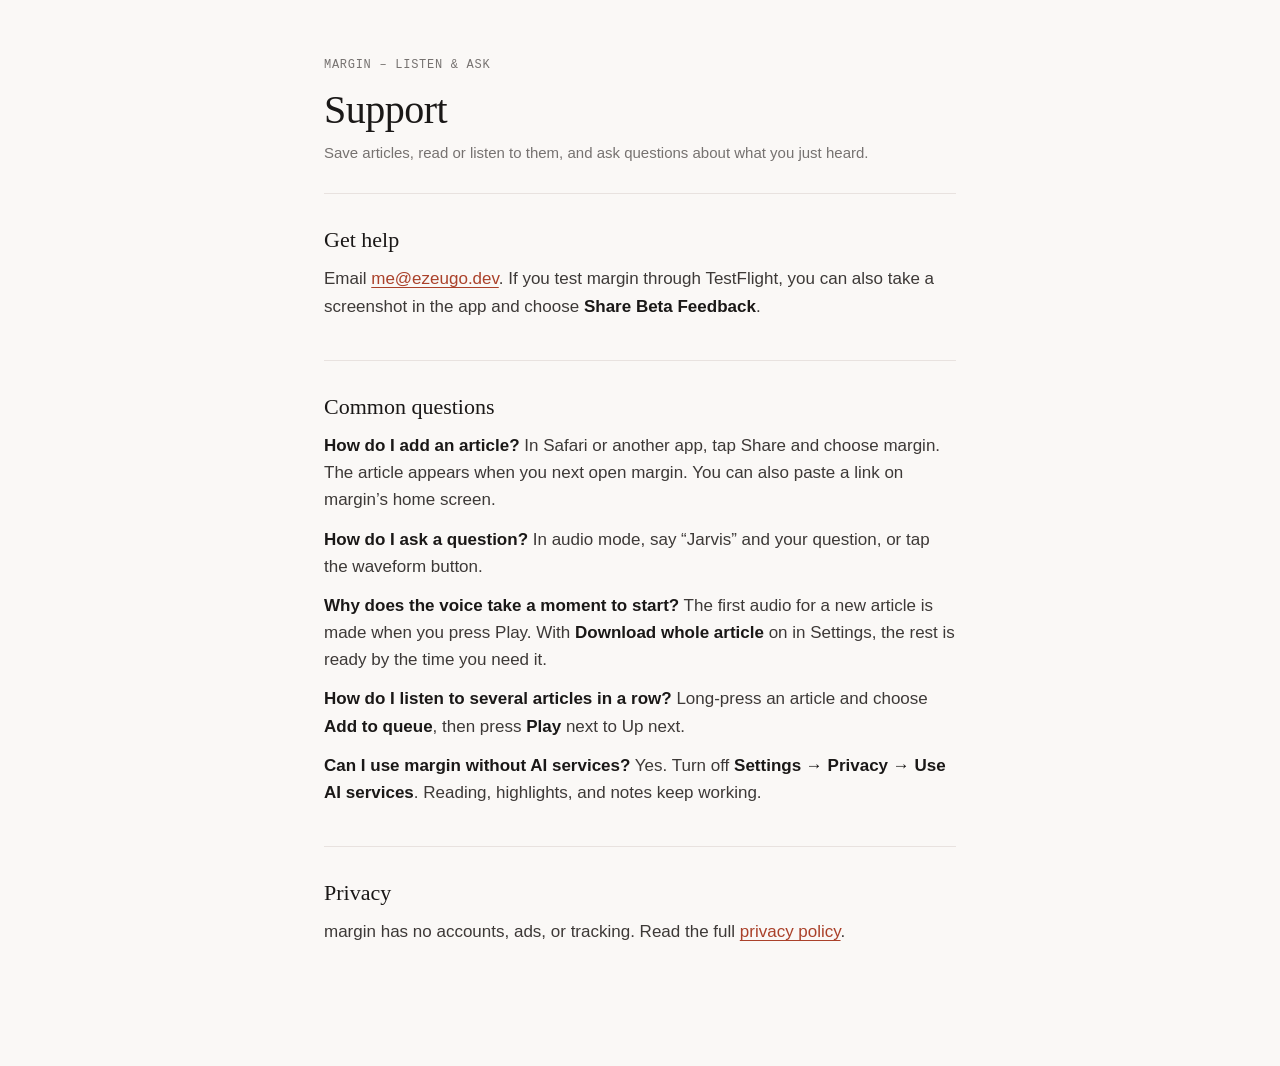
==== index.html @ 53e24b63 "margin support page and privacy policy Co-Authored-By: Claude Opus 5.5 <noreply@anthropic.com>" ====
<!doctype html>
<html lang="en">
<head>
<meta charset="utf-8">
<meta name="viewport" content="width=device-width, initial-scale=1">
<title>margin support</title>
<meta name="description" content="Help for margin – listen &amp; ask: save articles, listen to them, and ask questions as you go.">
<link rel="stylesheet" href="style.css">
</head>
<body>
<main>
  <div class="eyebrow">margin – listen &amp; ask</div>
  <h1>Support</h1>
  <p class="meta">Save articles, read or listen to them, and ask questions about what you just heard.</p>

  <section>
    <h2>Get help</h2>
    <p>Email <a href="mailto:me@ezeugo.dev">me@ezeugo.dev</a>. If you test margin through TestFlight, you can also take a screenshot in the app and choose <strong>Share Beta Feedback</strong>.</p>
  </section>

  <section>
    <h2>Common questions</h2>
    <p><strong>How do I add an article?</strong> In Safari or another app, tap Share and choose margin. The article appears when you next open margin. You can also paste a link on margin’s home screen.</p>
    <p><strong>How do I ask a question?</strong> In audio mode, say “Jarvis” and your question, or tap the waveform button.</p>
    <p><strong>Why does the voice take a moment to start?</strong> The first audio for a new article is made when you press Play. With <strong>Download whole article</strong> on in Settings, the rest is ready by the time you need it.</p>
    <p><strong>How do I listen to several articles in a row?</strong> Long-press an article and choose <strong>Add to queue</strong>, then press <strong>Play</strong> next to Up next.</p>
    <p><strong>Can I use margin without AI services?</strong> Yes. Turn off <strong>Settings → Privacy → Use AI services</strong>. Reading, highlights, and notes keep working.</p>
  </section>

  <section>
    <h2>Privacy</h2>
    <p>margin has no accounts, ads, or tracking. Read the full <a href="privacy.html">privacy policy</a>.</p>
  </section>
</main>
</body>
</html>
---- style.css ----
:root {
  --page: #FAF8F6;
  --title: #1A1817;
  --body: #3D3937;
  --secondary: #767270;
  --rule: #E8E2DF;
  --link: #AA412A;
}

@media (prefers-color-scheme: dark) {
  :root {
    --page: #161514;
    --title: #F2EEEA;
    --body: #D9D3CE;
    --secondary: #A8A29E;
    --rule: #34312E;
    --link: #CF5F43;
  }
}

* { box-sizing: border-box; }

body {
  margin: 0;
  background: var(--page);
  color: var(--body);
  font-family: -apple-system, BlinkMacSystemFont, "Inter", "Segoe UI", sans-serif;
  font-size: 17px;
  line-height: 1.6;
}

main {
  max-width: 680px;
  margin: 0 auto;
  padding: 56px 24px 80px;
}

.eyebrow {
  font-family: ui-monospace, "SF Mono", Menlo, monospace;
  font-size: 12px;
  letter-spacing: 0.06em;
  text-transform: uppercase;
  color: var(--secondary);
}

h1 {
  font-family: "New York", Georgia, "Times New Roman", serif;
  font-weight: 500;
  font-size: 40px;
  line-height: 1.15;
  letter-spacing: -0.5px;
  color: var(--title);
  margin: 12px 0 8px;
}

h2 {
  font-family: "New York", Georgia, serif;
  font-weight: 500;
  font-size: 22px;
  color: var(--title);
  margin: 0 0 8px;
}

section {
  border-top: 1px solid var(--rule);
  padding: 28px 0;
}

p, ul { margin: 0 0 12px; }
ul { padding-left: 20px; }
li { margin-bottom: 6px; }
strong { color: var(--title); font-weight: 600; }

a { color: var(--link); text-decoration: underline; text-underline-offset: 3px; }

.meta { color: var(--secondary); font-size: 15px; margin-bottom: 28px; }

footer {
  border-top: 1px solid var(--rule);
  padding-top: 20px;
  font-size: 14px;
  color: var(--secondary);
}
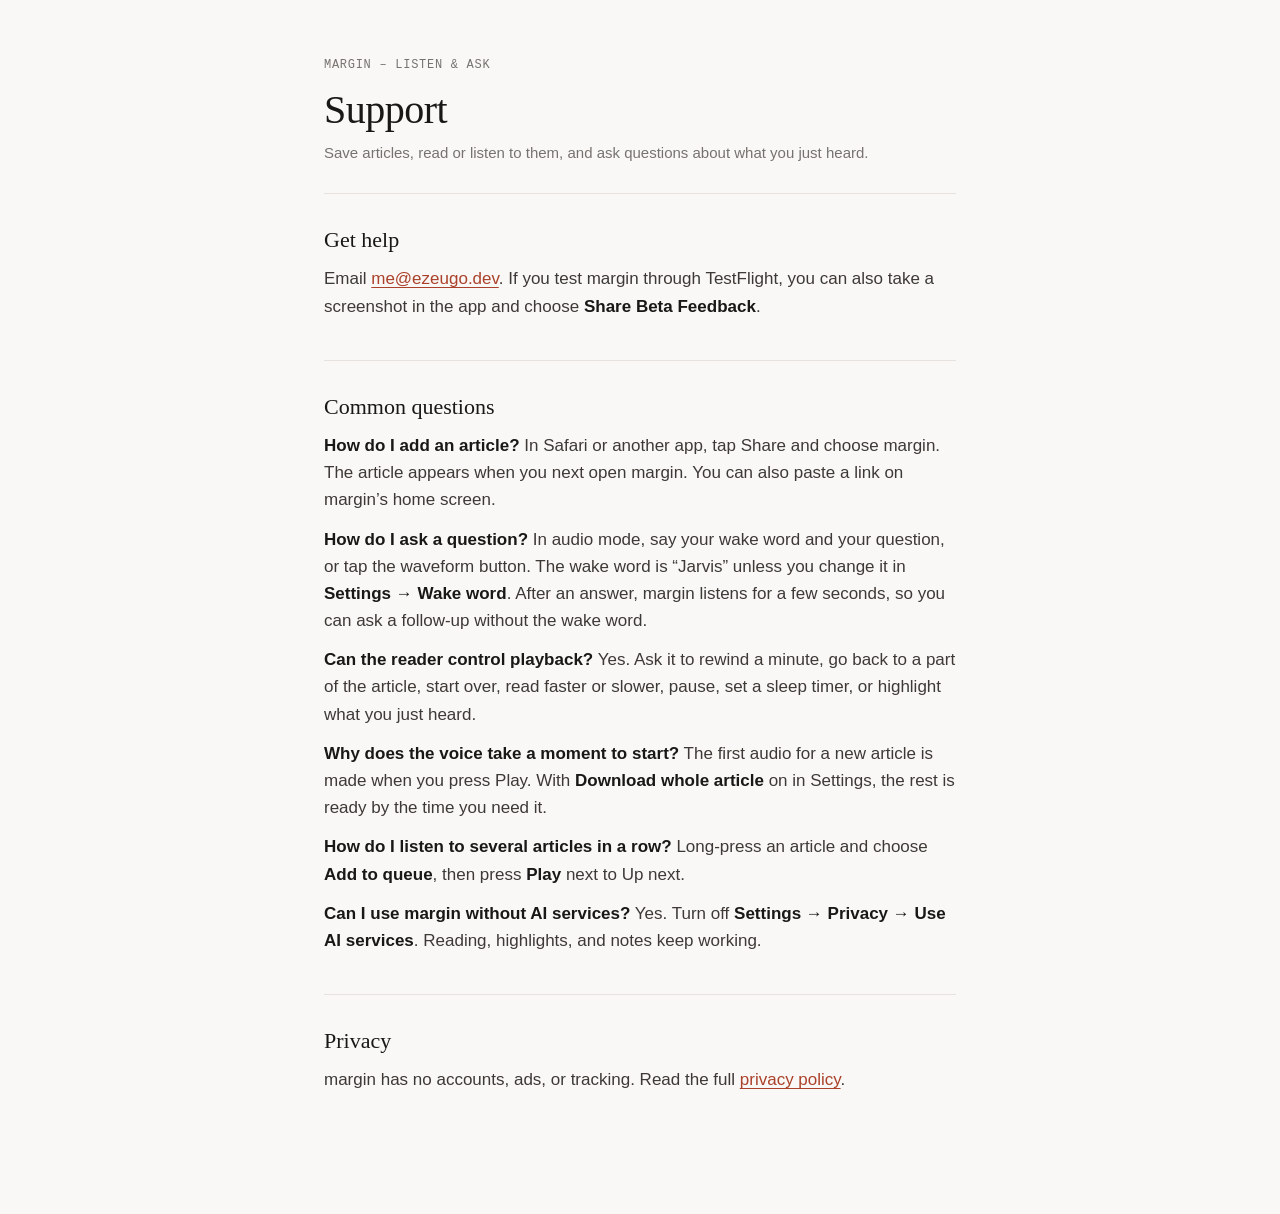
==== commit 7bf6dd6b: "Describe the custom wake word, follow-ups, and playback requests" ====
--- a/index.html
+++ b/index.html
@@ -21,7 +21,8 @@
   <section>
     <h2>Common questions</h2>
     <p><strong>How do I add an article?</strong> In Safari or another app, tap Share and choose margin. The article appears when you next open margin. You can also paste a link on margin’s home screen.</p>
-    <p><strong>How do I ask a question?</strong> In audio mode, say “Jarvis” and your question, or tap the waveform button.</p>
+    <p><strong>How do I ask a question?</strong> In audio mode, say your wake word and your question, or tap the waveform button. The wake word is “Jarvis” unless you change it in <strong>Settings → Wake word</strong>. After an answer, margin listens for a few seconds, so you can ask a follow-up without the wake word.</p>
+    <p><strong>Can the reader control playback?</strong> Yes. Ask it to rewind a minute, go back to a part of the article, start over, read faster or slower, pause, set a sleep timer, or highlight what you just heard.</p>
     <p><strong>Why does the voice take a moment to start?</strong> The first audio for a new article is made when you press Play. With <strong>Download whole article</strong> on in Settings, the rest is ready by the time you need it.</p>
     <p><strong>How do I listen to several articles in a row?</strong> Long-press an article and choose <strong>Add to queue</strong>, then press <strong>Play</strong> next to Up next.</p>
     <p><strong>Can I use margin without AI services?</strong> Yes. Turn off <strong>Settings → Privacy → Use AI services</strong>. Reading, highlights, and notes keep working.</p>
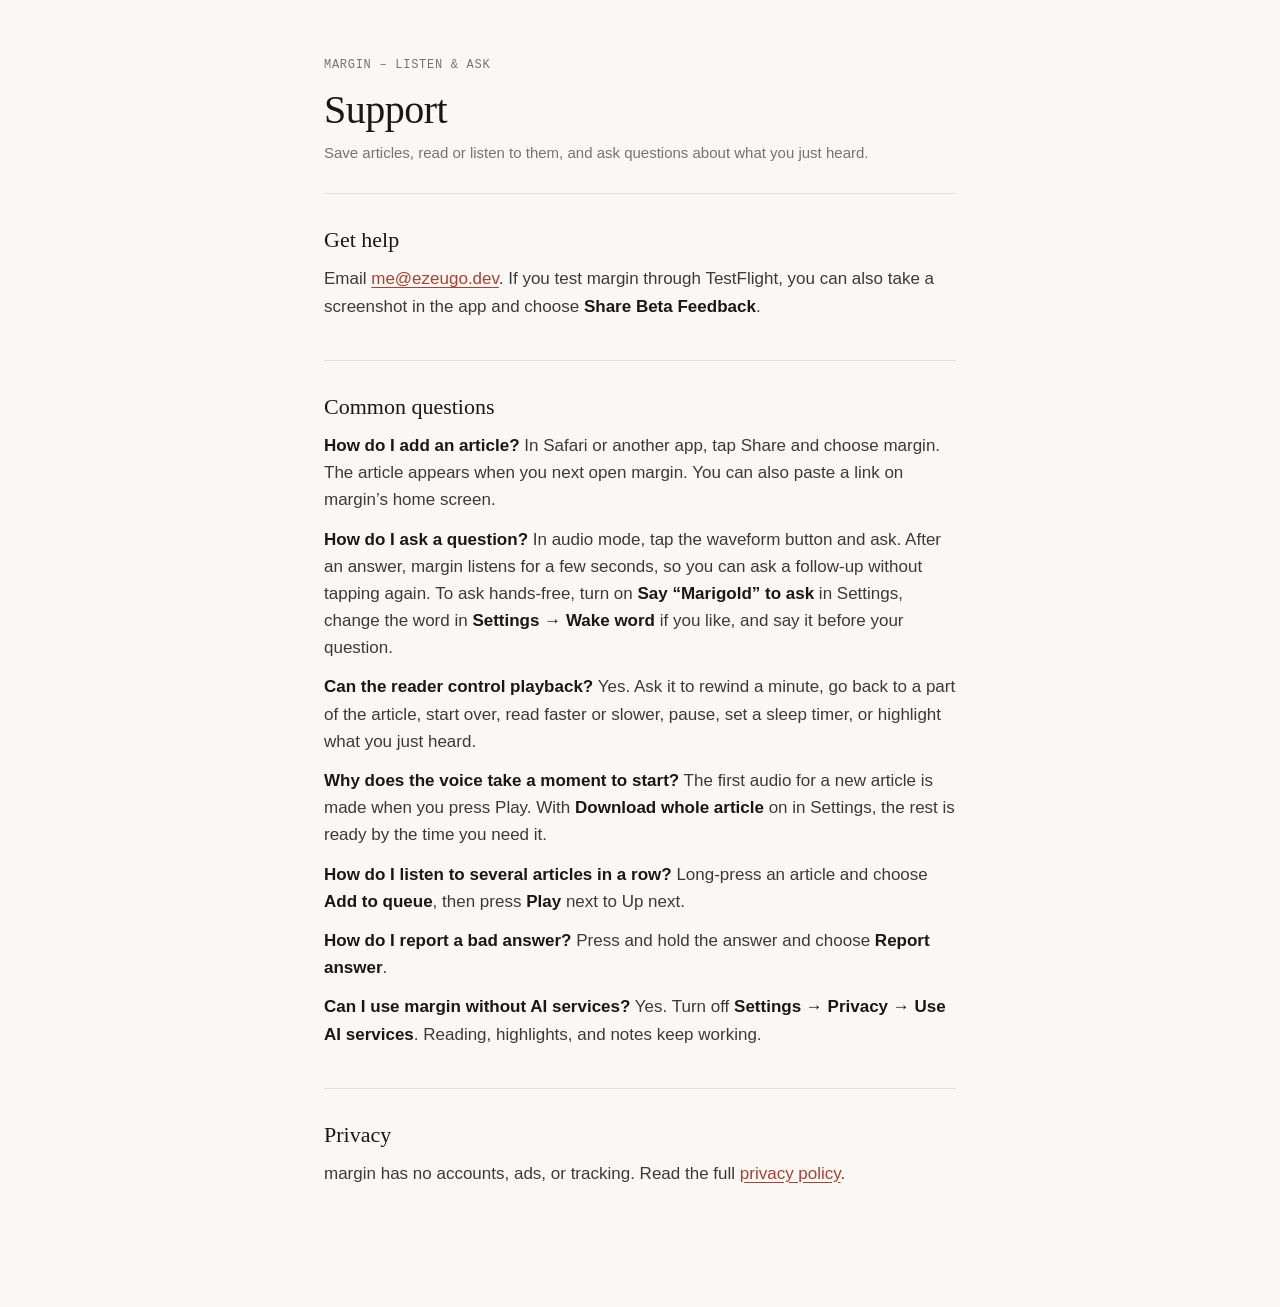
==== commit 0c106dc8: "Describe microphone use accurately, name Groq, and drop the default wake word name" ====
--- a/index.html
+++ b/index.html
@@ -21,10 +21,11 @@
   <section>
     <h2>Common questions</h2>
     <p><strong>How do I add an article?</strong> In Safari or another app, tap Share and choose margin. The article appears when you next open margin. You can also paste a link on margin’s home screen.</p>
-    <p><strong>How do I ask a question?</strong> In audio mode, say your wake word and your question, or tap the waveform button. The wake word is “Jarvis” unless you change it in <strong>Settings → Wake word</strong>. After an answer, margin listens for a few seconds, so you can ask a follow-up without the wake word.</p>
+    <p><strong>How do I ask a question?</strong> In audio mode, tap the waveform button and ask. After an answer, margin listens for a few seconds, so you can ask a follow-up without tapping again. To ask hands-free, turn on <strong>Say “Marigold” to ask</strong> in Settings, change the word in <strong>Settings → Wake word</strong> if you like, and say it before your question.</p>
     <p><strong>Can the reader control playback?</strong> Yes. Ask it to rewind a minute, go back to a part of the article, start over, read faster or slower, pause, set a sleep timer, or highlight what you just heard.</p>
     <p><strong>Why does the voice take a moment to start?</strong> The first audio for a new article is made when you press Play. With <strong>Download whole article</strong> on in Settings, the rest is ready by the time you need it.</p>
     <p><strong>How do I listen to several articles in a row?</strong> Long-press an article and choose <strong>Add to queue</strong>, then press <strong>Play</strong> next to Up next.</p>
+    <p><strong>How do I report a bad answer?</strong> Press and hold the answer and choose <strong>Report answer</strong>.</p>
     <p><strong>Can I use margin without AI services?</strong> Yes. Turn off <strong>Settings → Privacy → Use AI services</strong>. Reading, highlights, and notes keep working.</p>
   </section>
 
